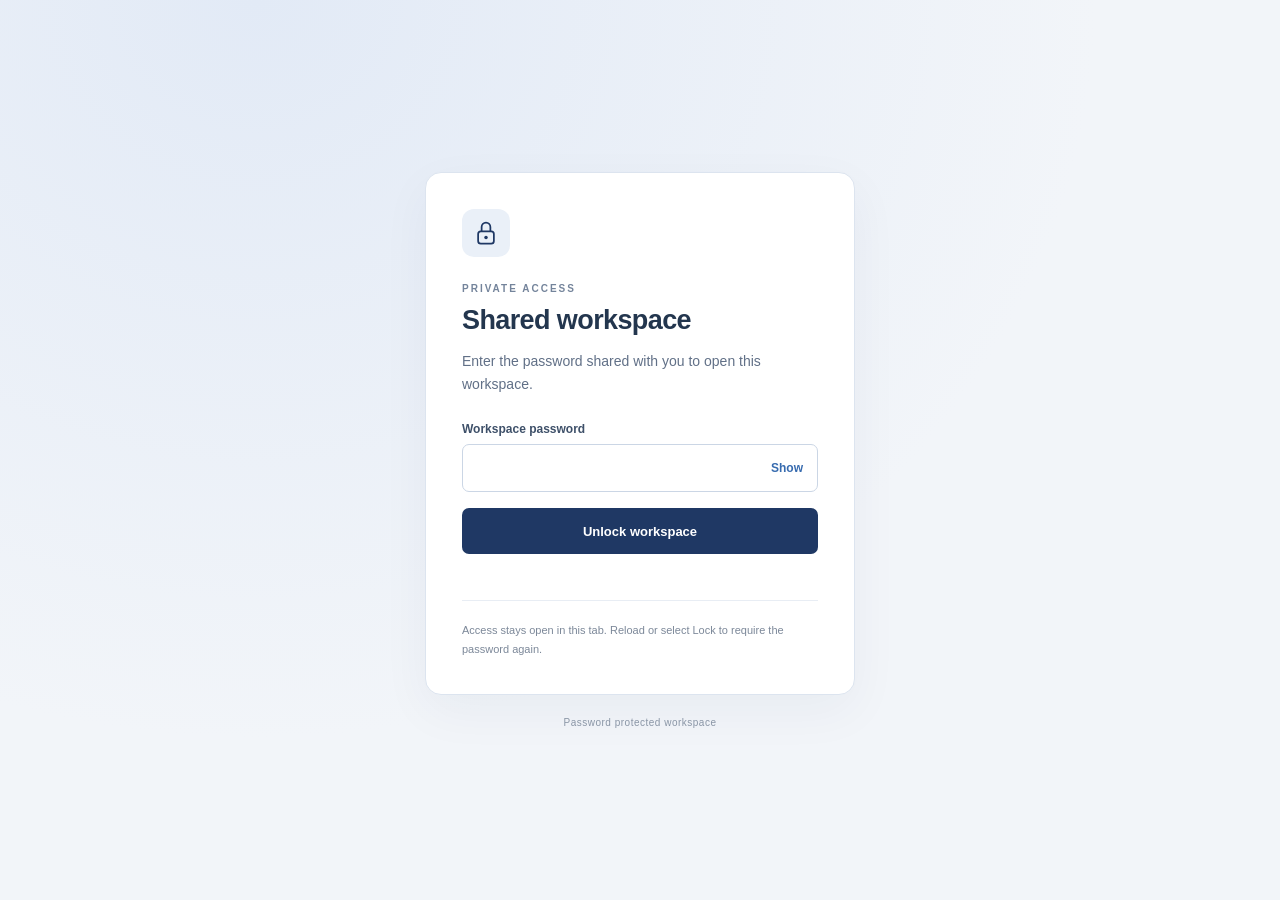
==== index.html @ a5fb0177 "Update site" ====
<!doctype html>
<html lang="en">
<head>
  <meta charset="utf-8">
  <meta name="viewport" content="width=device-width, initial-scale=1">
  <meta name="robots" content="noindex, nofollow, noarchive">
  <meta name="referrer" content="no-referrer">
  <meta name="description" content="A password is required to open this shared workspace.">
  <meta http-equiv="Content-Security-Policy" content="default-src 'none'; script-src 'self' blob:; style-src 'self' 'unsafe-inline'; connect-src 'self'; img-src 'self' blob: data:; font-src 'self'; base-uri 'none'; object-src 'none'; frame-src 'none'; form-action 'none'">
  <meta name="theme-color" content="#172d4b">
  <title>Shared workspace</title>
  <link rel="stylesheet" href="gate.css">
  <script src="unlock.js" defer></script>
</head>
<body>
  <main class="gate-main" id="access-gate">
    <section class="gate-card" aria-labelledby="gate-title">
      <div class="gate-mark" aria-hidden="true"><svg viewBox="0 0 32 32" fill="none"><rect x="7" y="14" width="18" height="14" rx="3" stroke="currentColor" stroke-width="2"/><path d="M11 14V9a5 5 0 0 1 10 0v5" stroke="currentColor" stroke-width="2"/><circle cx="16" cy="21" r="2" fill="currentColor"/></svg></div>
      <p class="gate-eyebrow">PRIVATE ACCESS</p>
      <h1 id="gate-title">Shared workspace</h1>
      <p class="gate-intro">Enter the password shared with you to open this workspace.</p>
      <form id="unlock-form" class="gate-form" autocomplete="off">
        <label for="access-password">Workspace password</label>
        <div class="gate-password-row">
          <input id="access-password" type="password" autocomplete="off" spellcheck="false" autocapitalize="none" required aria-describedby="gate-message gate-session-note">
          <button class="gate-show" id="show-password" type="button" aria-label="Show password" aria-pressed="false">Show</button>
        </div>
        <button class="gate-submit" id="unlock-button" type="submit"><span id="unlock-label">Unlock workspace</span><span class="gate-spinner" id="unlock-spinner" hidden aria-hidden="true"></span></button>
        <p class="gate-message" id="gate-message" role="status" aria-live="polite"></p>
      </form>
      <p class="gate-session-note" id="gate-session-note">Access stays open in this tab. Reload or select Lock to require the password again.</p>
      <noscript><p class="gate-message">JavaScript must be enabled to unlock this workspace.</p></noscript>
    </section>
    <p class="gate-footer">Password protected workspace</p>
  </main>
</body>
</html>
---- gate.css ----
:root{color-scheme:light}body{margin:0;background:#f2f5f9;color:#23364e;font-family:Segoe UI,Arial,sans-serif}.gate-main{box-sizing:border-box;min-height:100svh;display:flex;flex-direction:column;align-items:center;justify-content:center;padding:40px 22px;background:radial-gradient(ellipse at 20% 0,#e2eaf6 0,transparent 58%),#f2f5f9}.gate-card{box-sizing:border-box;width:100%;max-width:430px;background:#fff;border:1px solid #dce4ef;border-radius:16px;padding:36px;box-shadow:0 16px 50px #17304c0c}.gate-mark{width:48px;height:48px;padding:10px;box-sizing:border-box;background:#eaf0f8;color:#1f3864;border-radius:12px;margin-bottom:26px}.gate-mark svg{width:100%;height:100%}.gate-eyebrow{color:#74849b;letter-spacing:2px;font-size:10px;font-weight:700;margin:0 0 10px}.gate-card h1{font-size:27px;letter-spacing:-.6px;line-height:1.2;font-weight:650;margin:0 0 14px}.gate-intro{font-size:14px;line-height:1.65;color:#617087;margin:0 0 26px}.gate-form label{display:block;font-size:12px;letter-spacing:0;font-weight:600;color:#3e5069;margin-bottom:8px}.gate-password-row{display:flex;border:1px solid #cbd6e5;border-radius:7px;background:#fff;overflow:hidden}.gate-password-row:focus-within{outline:3px solid #376baf40;border-color:#376baf}.gate-password-row input{box-sizing:border-box;min-width:0;flex:1;width:100%;margin:0;height:46px;padding:10px 13px;border:0;border-radius:0;color:#24334a;background:transparent;font:16px Segoe UI,Arial,sans-serif}.gate-password-row input:focus{outline:none}.gate-show{background:transparent;border:0;color:#376baf;padding:0 14px;font:600 12px Segoe UI,Arial,sans-serif;cursor:pointer}.gate-submit{box-sizing:border-box;display:flex;justify-content:center;align-items:center;gap:10px;background:#1f3864;color:#fff;border:0;border-radius:7px;width:100%;min-height:46px;margin-top:16px;padding:12px 15px;font:600 13px Segoe UI,Arial,sans-serif;cursor:pointer}.gate-submit:hover{background:#172d4b}.gate-submit:disabled{opacity:.75;cursor:wait}.gate-show:focus-visible,.gate-submit:focus-visible,#secure-lock:focus-visible{outline:3px solid #438bd1;outline-offset:3px}.gate-message{font-size:12px;line-height:1.6;color:#a13039;min-height:20px;margin:12px 0 0}.gate-message[data-kind=loading]{color:#617087}.gate-session-note{border-top:1px solid #e8edf4;margin:14px 0 0;padding-top:20px;font-size:11px;line-height:1.7;color:#7c8899}.gate-footer{color:#8995a5;font-size:10px;letter-spacing:.5px;margin:22px 0 0}.gate-spinner{display:inline-block;width:12px;height:12px;border:2px solid #ffffff50;border-top-color:#fff;border-radius:50%;animation:gate-spin .8s linear infinite}[hidden]{display:none!important}#secure-lock{position:fixed;top:12px;right:18px;z-index:40;border:1px solid #b5c4d8;border-radius:6px;background:#fff;color:#1f3864;padding:7px 12px;min-height:32px;font:600 11px Segoe UI,Arial,sans-serif;cursor:pointer;box-shadow:0 2px 7px #172d4210}.secure-unlocked .title-band{padding-top:47px}@keyframes gate-spin{to{transform:rotate(360deg)}}@media(max-width:480px){.gate-main{padding:26px 16px}.gate-card{padding:28px 24px}.gate-card h1{font-size:25px}#secure-lock{right:12px;top:10px}.secure-unlocked .sidebar{padding-top:48px}.secure-unlocked .title-band{padding-top:20px}}@media(prefers-reduced-motion:reduce){.gate-spinner{animation:none}}
@media(max-width:650px){.secure-unlocked .sidebar{padding-top:48px}.secure-unlocked .title-band{padding-top:20px}}
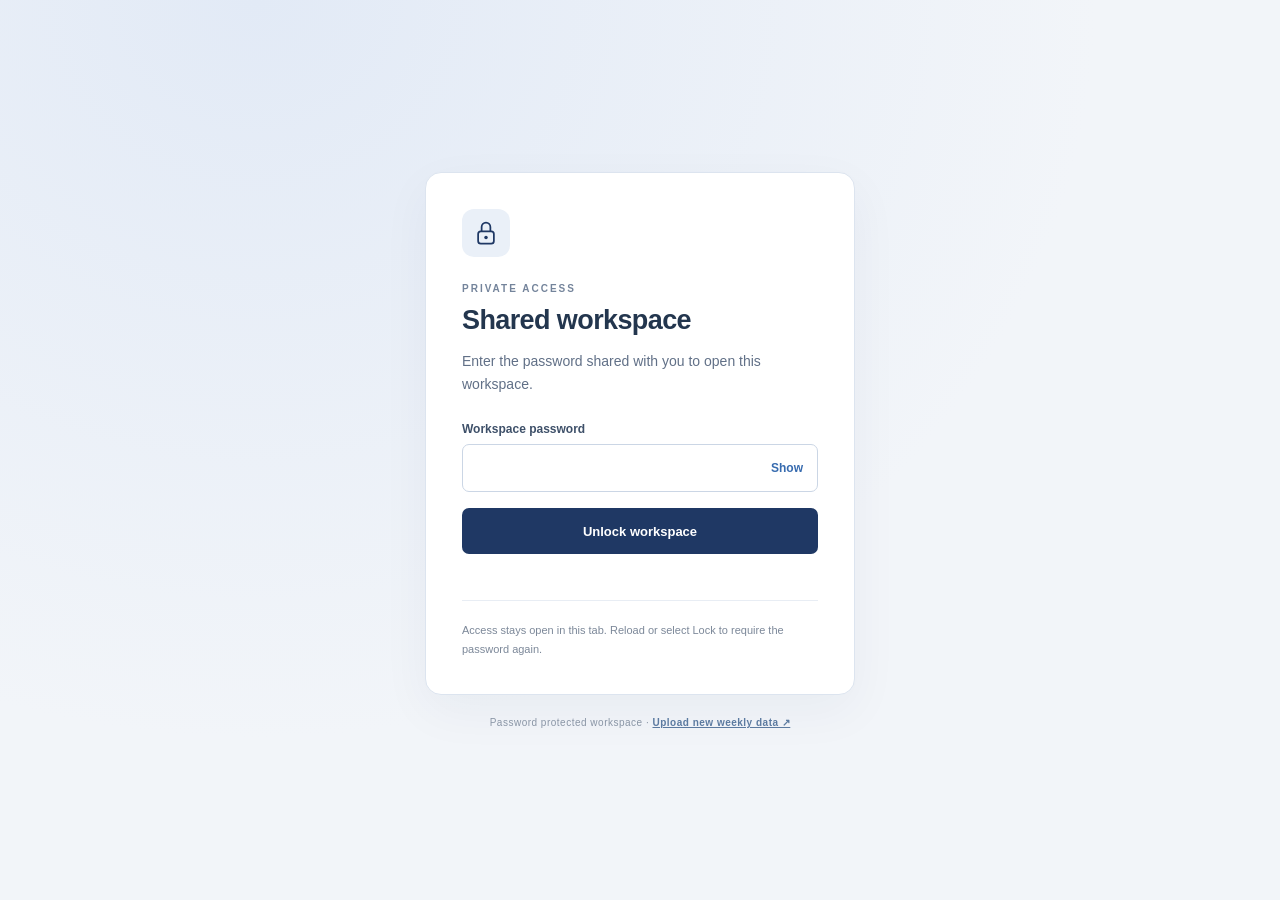
==== commit ae6b7de3: "Update site" ====
--- a/index.html
+++ b/index.html
@@ -31,7 +31,7 @@
       <p class="gate-session-note" id="gate-session-note">Access stays open in this tab. Reload or select Lock to require the password again.</p>
       <noscript><p class="gate-message">JavaScript must be enabled to unlock this workspace.</p></noscript>
     </section>
-    <p class="gate-footer">Password protected workspace</p>
+    <p class="gate-footer">Password protected workspace · <a href="upload.html">Upload new weekly data ↗</a></p>
   </main>
 </body>
 </html>
--- a/gate.css
+++ b/gate.css
@@ -1,2 +1,14 @@
 :root{color-scheme:light}body{margin:0;background:#f2f5f9;color:#23364e;font-family:Segoe UI,Arial,sans-serif}.gate-main{box-sizing:border-box;min-height:100svh;display:flex;flex-direction:column;align-items:center;justify-content:center;padding:40px 22px;background:radial-gradient(ellipse at 20% 0,#e2eaf6 0,transparent 58%),#f2f5f9}.gate-card{box-sizing:border-box;width:100%;max-width:430px;background:#fff;border:1px solid #dce4ef;border-radius:16px;padding:36px;box-shadow:0 16px 50px #17304c0c}.gate-mark{width:48px;height:48px;padding:10px;box-sizing:border-box;background:#eaf0f8;color:#1f3864;border-radius:12px;margin-bottom:26px}.gate-mark svg{width:100%;height:100%}.gate-eyebrow{color:#74849b;letter-spacing:2px;font-size:10px;font-weight:700;margin:0 0 10px}.gate-card h1{font-size:27px;letter-spacing:-.6px;line-height:1.2;font-weight:650;margin:0 0 14px}.gate-intro{font-size:14px;line-height:1.65;color:#617087;margin:0 0 26px}.gate-form label{display:block;font-size:12px;letter-spacing:0;font-weight:600;color:#3e5069;margin-bottom:8px}.gate-password-row{display:flex;border:1px solid #cbd6e5;border-radius:7px;background:#fff;overflow:hidden}.gate-password-row:focus-within{outline:3px solid #376baf40;border-color:#376baf}.gate-password-row input{box-sizing:border-box;min-width:0;flex:1;width:100%;margin:0;height:46px;padding:10px 13px;border:0;border-radius:0;color:#24334a;background:transparent;font:16px Segoe UI,Arial,sans-serif}.gate-password-row input:focus{outline:none}.gate-show{background:transparent;border:0;color:#376baf;padding:0 14px;font:600 12px Segoe UI,Arial,sans-serif;cursor:pointer}.gate-submit{box-sizing:border-box;display:flex;justify-content:center;align-items:center;gap:10px;background:#1f3864;color:#fff;border:0;border-radius:7px;width:100%;min-height:46px;margin-top:16px;padding:12px 15px;font:600 13px Segoe UI,Arial,sans-serif;cursor:pointer}.gate-submit:hover{background:#172d4b}.gate-submit:disabled{opacity:.75;cursor:wait}.gate-show:focus-visible,.gate-submit:focus-visible,#secure-lock:focus-visible{outline:3px solid #438bd1;outline-offset:3px}.gate-message{font-size:12px;line-height:1.6;color:#a13039;min-height:20px;margin:12px 0 0}.gate-message[data-kind=loading]{color:#617087}.gate-session-note{border-top:1px solid #e8edf4;margin:14px 0 0;padding-top:20px;font-size:11px;line-height:1.7;color:#7c8899}.gate-footer{color:#8995a5;font-size:10px;letter-spacing:.5px;margin:22px 0 0}.gate-spinner{display:inline-block;width:12px;height:12px;border:2px solid #ffffff50;border-top-color:#fff;border-radius:50%;animation:gate-spin .8s linear infinite}[hidden]{display:none!important}#secure-lock{position:fixed;top:12px;right:18px;z-index:40;border:1px solid #b5c4d8;border-radius:6px;background:#fff;color:#1f3864;padding:7px 12px;min-height:32px;font:600 11px Segoe UI,Arial,sans-serif;cursor:pointer;box-shadow:0 2px 7px #172d4210}.secure-unlocked .title-band{padding-top:47px}@keyframes gate-spin{to{transform:rotate(360deg)}}@media(max-width:480px){.gate-main{padding:26px 16px}.gate-card{padding:28px 24px}.gate-card h1{font-size:25px}#secure-lock{right:12px;top:10px}.secure-unlocked .sidebar{padding-top:48px}.secure-unlocked .title-band{padding-top:20px}}@media(prefers-reduced-motion:reduce){.gate-spinner{animation:none}}
 @media(max-width:650px){.secure-unlocked .sidebar{padding-top:48px}.secure-unlocked .title-band{padding-top:20px}}
+.upload-card{max-width:480px}
+.upload-slots{display:flex;flex-direction:column;gap:14px;margin-bottom:18px}
+.upload-slot{display:block;border:1px solid #cbd6e5;border-radius:8px;padding:12px 14px;cursor:pointer;transition:border-color .15s ease,background .15s ease}
+.upload-slot:hover{border-color:#9cb3cf;background:#f7faff}
+.upload-slot:focus-within{outline:3px solid #376baf40;border-color:#376baf}
+.upload-slot span{display:block;font-size:12px;font-weight:600;color:#3e5069;margin-bottom:6px}
+.upload-slot input[type=file]{font-size:11px;width:100%;color:#44536c}
+.upload-filename{display:block;margin-top:6px;font-size:10.5px;color:#8995a5}
+.upload-filename.has-file{color:#22806c;font-weight:600}
+.gate-message[data-kind=success]{color:#22806c}
+.gate-footer a{color:#5b7aa0;font-weight:600}
+#upload-password{font:14px Segoe UI,Arial,sans-serif}
